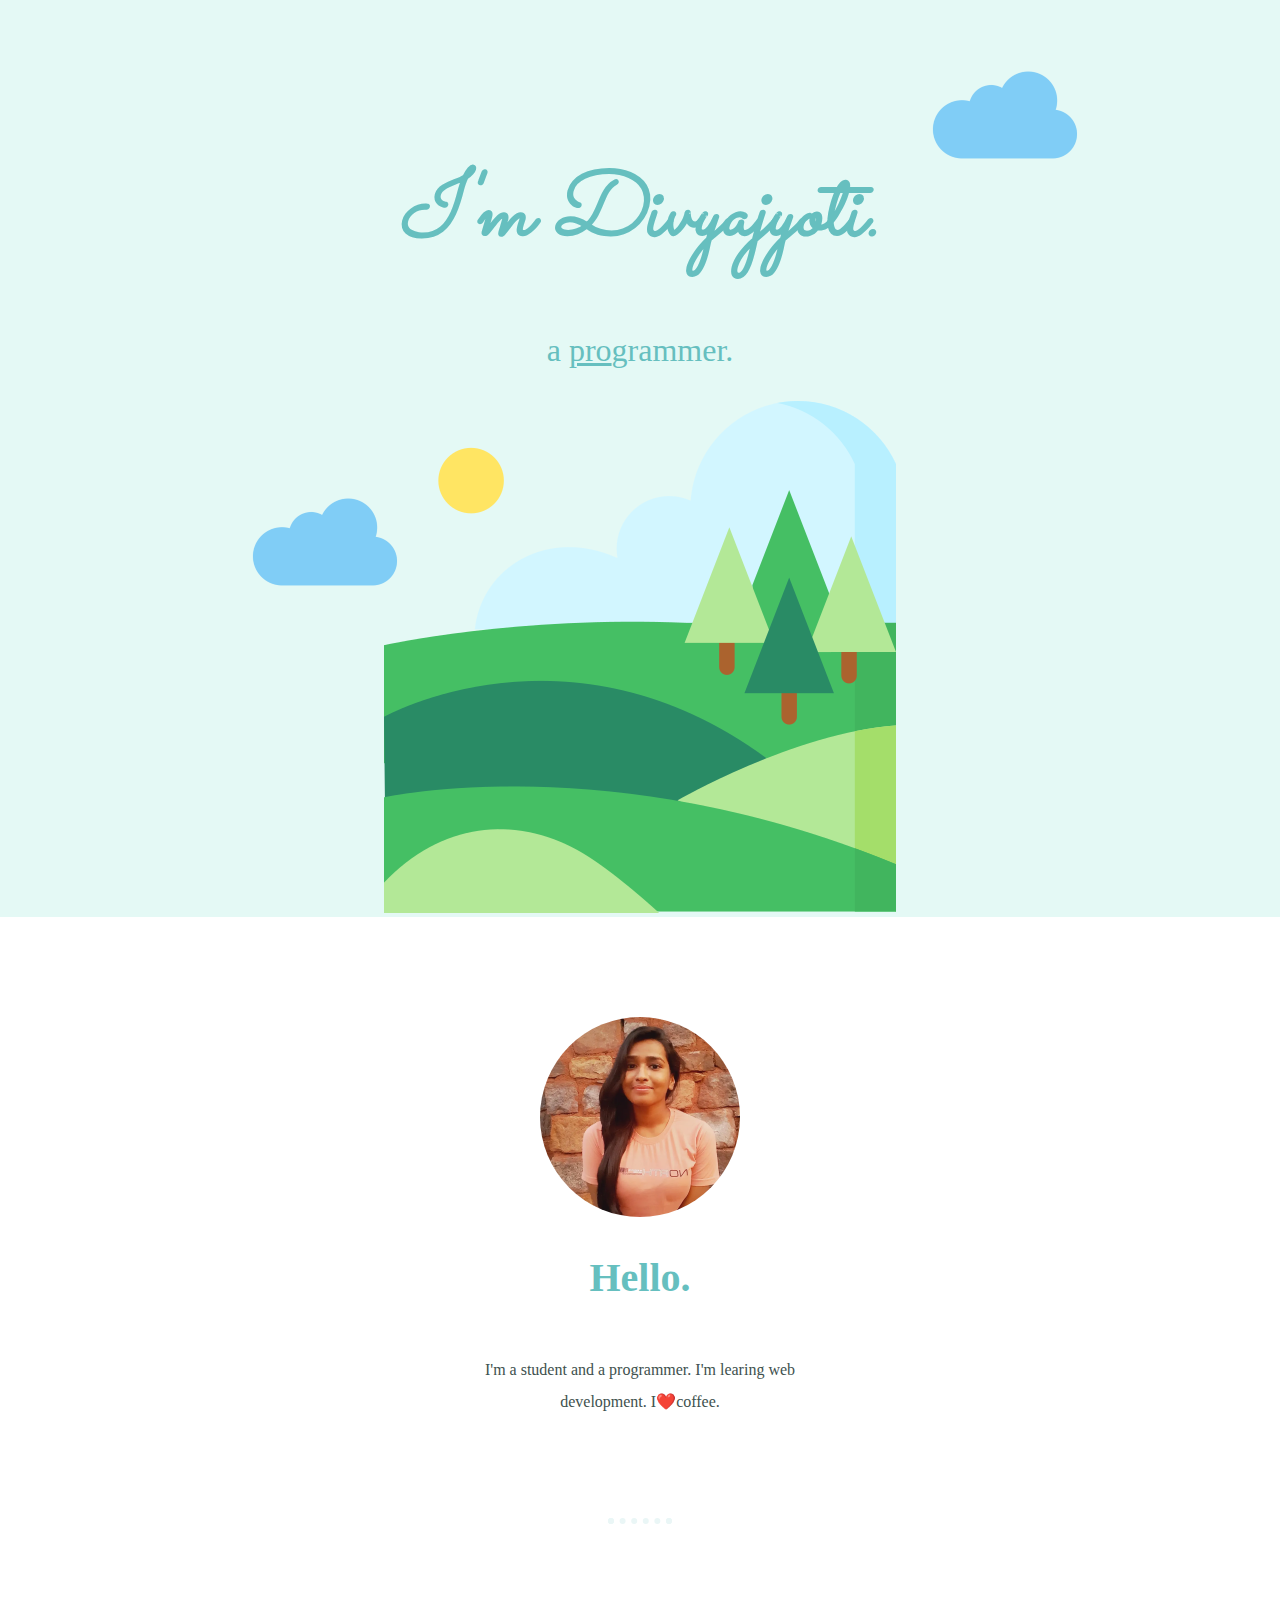
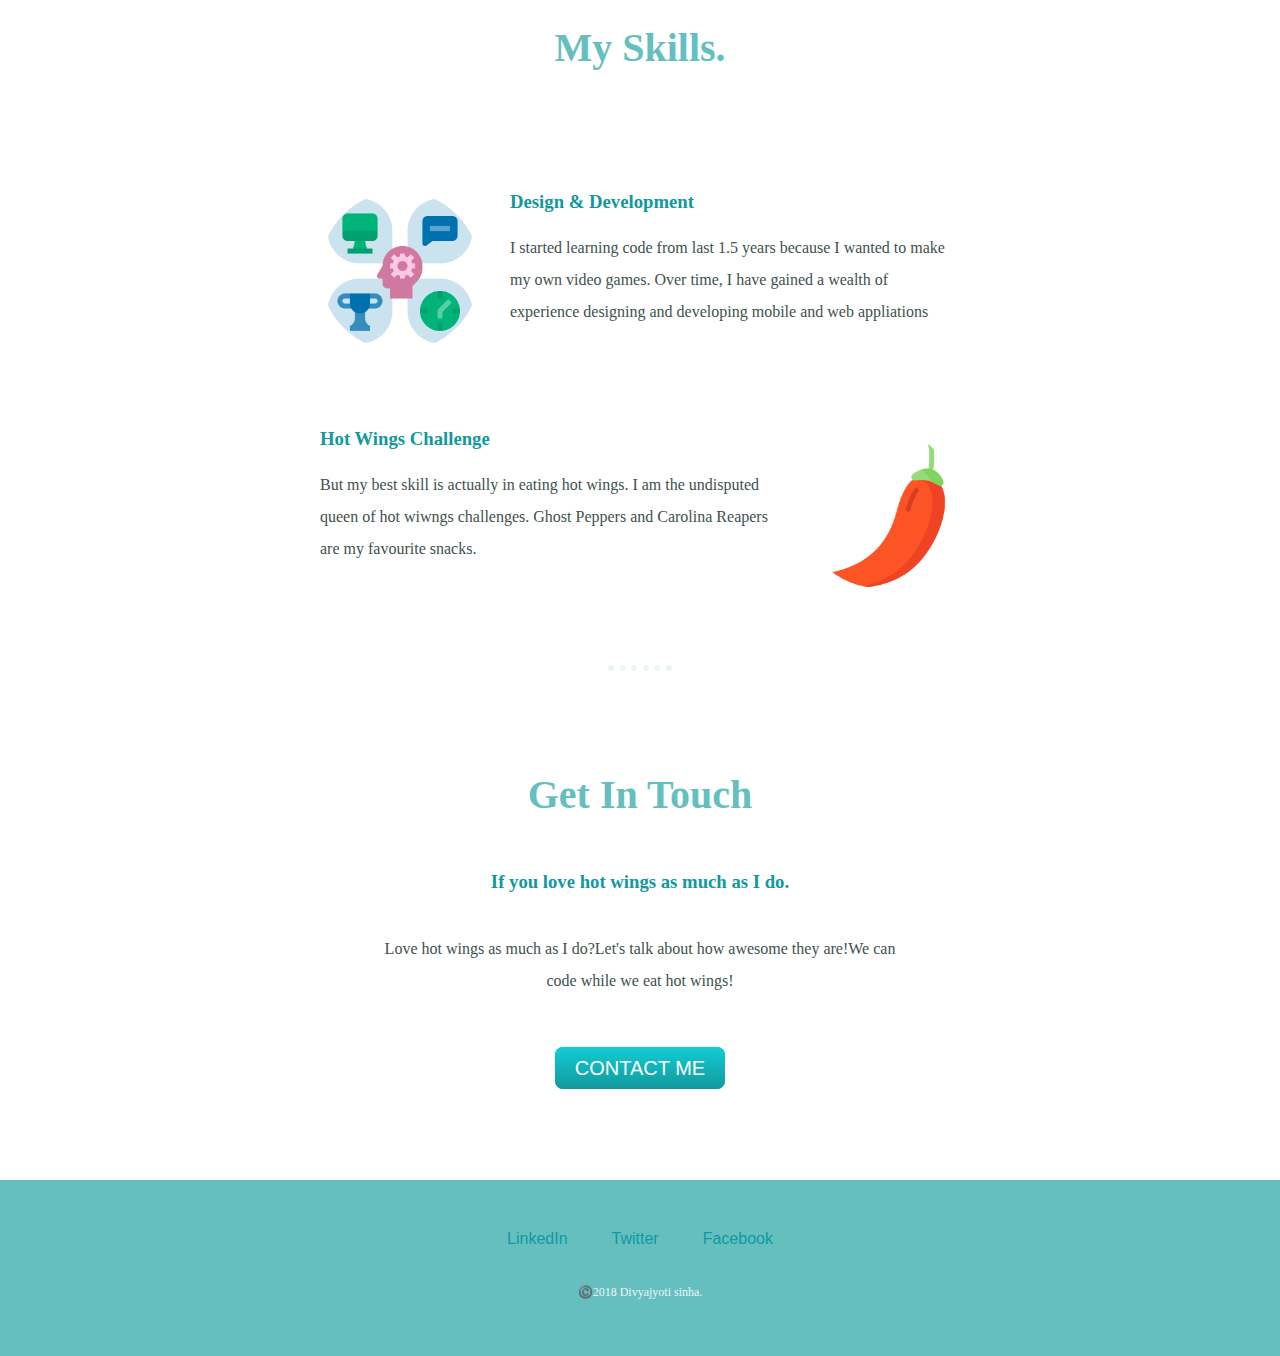
==== index.html @ 6939f693 "Added intial  personal website files" ====
<!DOCTYPE html>
<html>
  <head>
    <meta charset="utf-8">
    <title>Divyajyoti personal site</title>
    <link rel="stylesheet" href="css/styles.css">
    <link rel="icon" href="fevicon.ico">
    <link href="https://fonts.googleapis.com/css2?family=Sacramento&display=swap" rel="stylesheet">
  </head>
  <body>
    <div class="top-container"> <!-- div are used to divide the content of html code-->
      <img class="top-cloud" src="images/cloudnew.png" alt="cloud-img">
      <h1><em>I'm Divyajyoti.</em></h1>
      <h1 class="programmer"<p>a <span class="pro">pro</span>grammer.</p></h1>
      <img class="bottom-cloud" src="images/cloudnew.png" alt="cloud-img">
      <img src="images/hills.png" alt="mountain-img">
    </div>
    <div class="middle-container">
      <div class="profile">
        <img class="Myphoto" src="MYPHOTO.png" alt="Divyajyoti profile picture">
        <h2>Hello.</h2>
        <p class="intro">I'm a student and a programmer. I'm learing web development. I❤️coffee.</p>
      </div>
      <hr>
      <div class="skills">
        <h2>My Skills.</h2>
        <div class="skill-row">
          <img class="circular1" src="skills-development.png" alt="">
          <h3>Design & Development</h3>
          <p>I started learning code from last 1.5 years because I wanted to make my own video games. Over time, I have gained a wealth of experience designing and developing mobile and web appliations</p>
        </div>
        <div class="skill-row">
          <img class="circular2" src="chilli-peppers.png" alt="">
          <h3>Hot Wings Challenge</h3>
          <p>But my best skill is actually in eating hot wings. I am the undisputed queen of hot wiwngs challenges. Ghost Peppers and Carolina Reapers are my favourite snacks.</p>
        </div>
      </div>
      <hr>
      <div class="contact-me">
        <h2>Get In Touch</h2>
        <h3>If you love hot wings as much as I do.</h3>
        <p class="contact-message">Love hot wings as much as I do?Let's talk about how awesome they are!We can code while we eat hot wings!</p>
        <a class="btn" href="mailto:sinhadivyajyoti04@gmail.com">CONTACT ME</a>
      </div>
    </div>


    <div class="bottom-container">
     <a class="footer-link" href="https://www.linkedin.com/in/divyajyoti-sinha-a826a2219">LinkedIn</a>
     <a class="footer-link" href="https://twitter.com/SinhaDivyajyoti?t=o86CUIxo1CMfUY9ky7-I2Q&s=09">Twitter</a>
     <a class="footer-link" href="https://www.facebook.com/divyajyoti.divyajyoti.581">Facebook</a>
     <p class="copyright"> ©️2018 Divyajyoti sinha.</p>
    </div>
  </body>
</html>
---- css/styles.css ----
body
{
  color: #40514E;
  margin: 0;
  text-align: center;
  font-family: "Merriweather", serif;
}
h1
{
 margin: 50px auto 0 auto;
 font-family: "sacramento",cursive;
 font-size: 562.5%;
 color: #66BFBF;
}
h2
{
  font-family: "Montserrat";
  font-size: 2.5rem;
  color: #66BFBF;
  padding-bottom: 20px;
}
h3
{
  font-family: "Montserrat";
  color: #11999E;
}
p
{
  line-height: 2;
}
hr
{
  border: dotted #EAF6F6 6px;
  border-bottom: none;
  width: 4%;
  margin: 100px auto 100px auto;
}
a
{
  color: #11999E;
  font-family: 'Montserrat', sans-serif;
  margin: 10px 20px;
  text-decoration: none;
}
a:hover
{
  color: #EAF6F6;
}
.top-container
{
 background-color: #E4F9F5;
 position: relative;
 padding-top: 100px;

}
.pro
{
  text-decoration: underline;
}
.programmer
{
  font-family: serif;
  font-size: 200%;
  font-weight: normal;
}
.intro
{
  width: 30%;
  margin: auto;
}
.contact-message
{
  width: 40%;
  margin: 40px auto 60px;
}
.copyright
{
  color: #EAF6F6;
  font-size: 0.75rem;
  padding: 20px 0;
}
.middle-container
{
 margin: 100px 0;
}
.bottom-container
{
background-color: #66BFBF;
padding: 50px 0 20px;
}

.top-cloud
{
  position: absolute;
  right: 200px;
  top: 40px;
}
.bottom-cloud
{
  position: absolute;
  left: 250px;
  bottom: 300px;
}
.Myphoto
{
  border-radius: 100%;
}
.circular1
{
  margin-right: 30px;
  float: left;
  width: 25%;
  border-radius: 100%;
}
.circular2
{
  float: right;
  margin-left: 30px;
  width: 25%;
  border-radius: 100%;
}
.skill-row
{
  text-align: left;
  margin: 100px auto 100px auto;
  width: 50%;
}
.btn {
  background: #11Cdd4;
  background-image: -webkit-linear-gradient(top, #11Cdd4, #11999e);
  background-image: -moz-linear-gradient(top, #11Cdd4, #11999e);
  background-image: -ms-linear-gradient(top, #11Cdd4, #11999e);
  background-image: -o-linear-gradient(top, #11Cdd4, #11999e);
  background-image: linear-gradient(to bottom, #11Cdd4, #11999e);
  -webkit-border-radius: 8;
  -moz-border-radius: 8;
  border-radius: 8px;
  font-family: 'Montserrat', sans-serif;
  color: #ffffff;
  font-size: 20px;
  padding: 10px 20px 10px 20px;
  text-decoration: none;
}

.btn:hover {
  background: #30e3cb;
  background-image: -webkit-linear-gradient(top, #30e3cb, #2bc4ad);
  background-image: -moz-linear-gradient(top, #30e3cb, #2bc4ad);
  background-image: -ms-linear-gradient(top, #30e3cb, #2bc4ad);
  background-image: -o-linear-gradient(top, #30e3cb, #2bc4ad);
  background-image: linear-gradient(to bottom, #30e3cb, #2bc4ad);
  text-decoration: none;
}
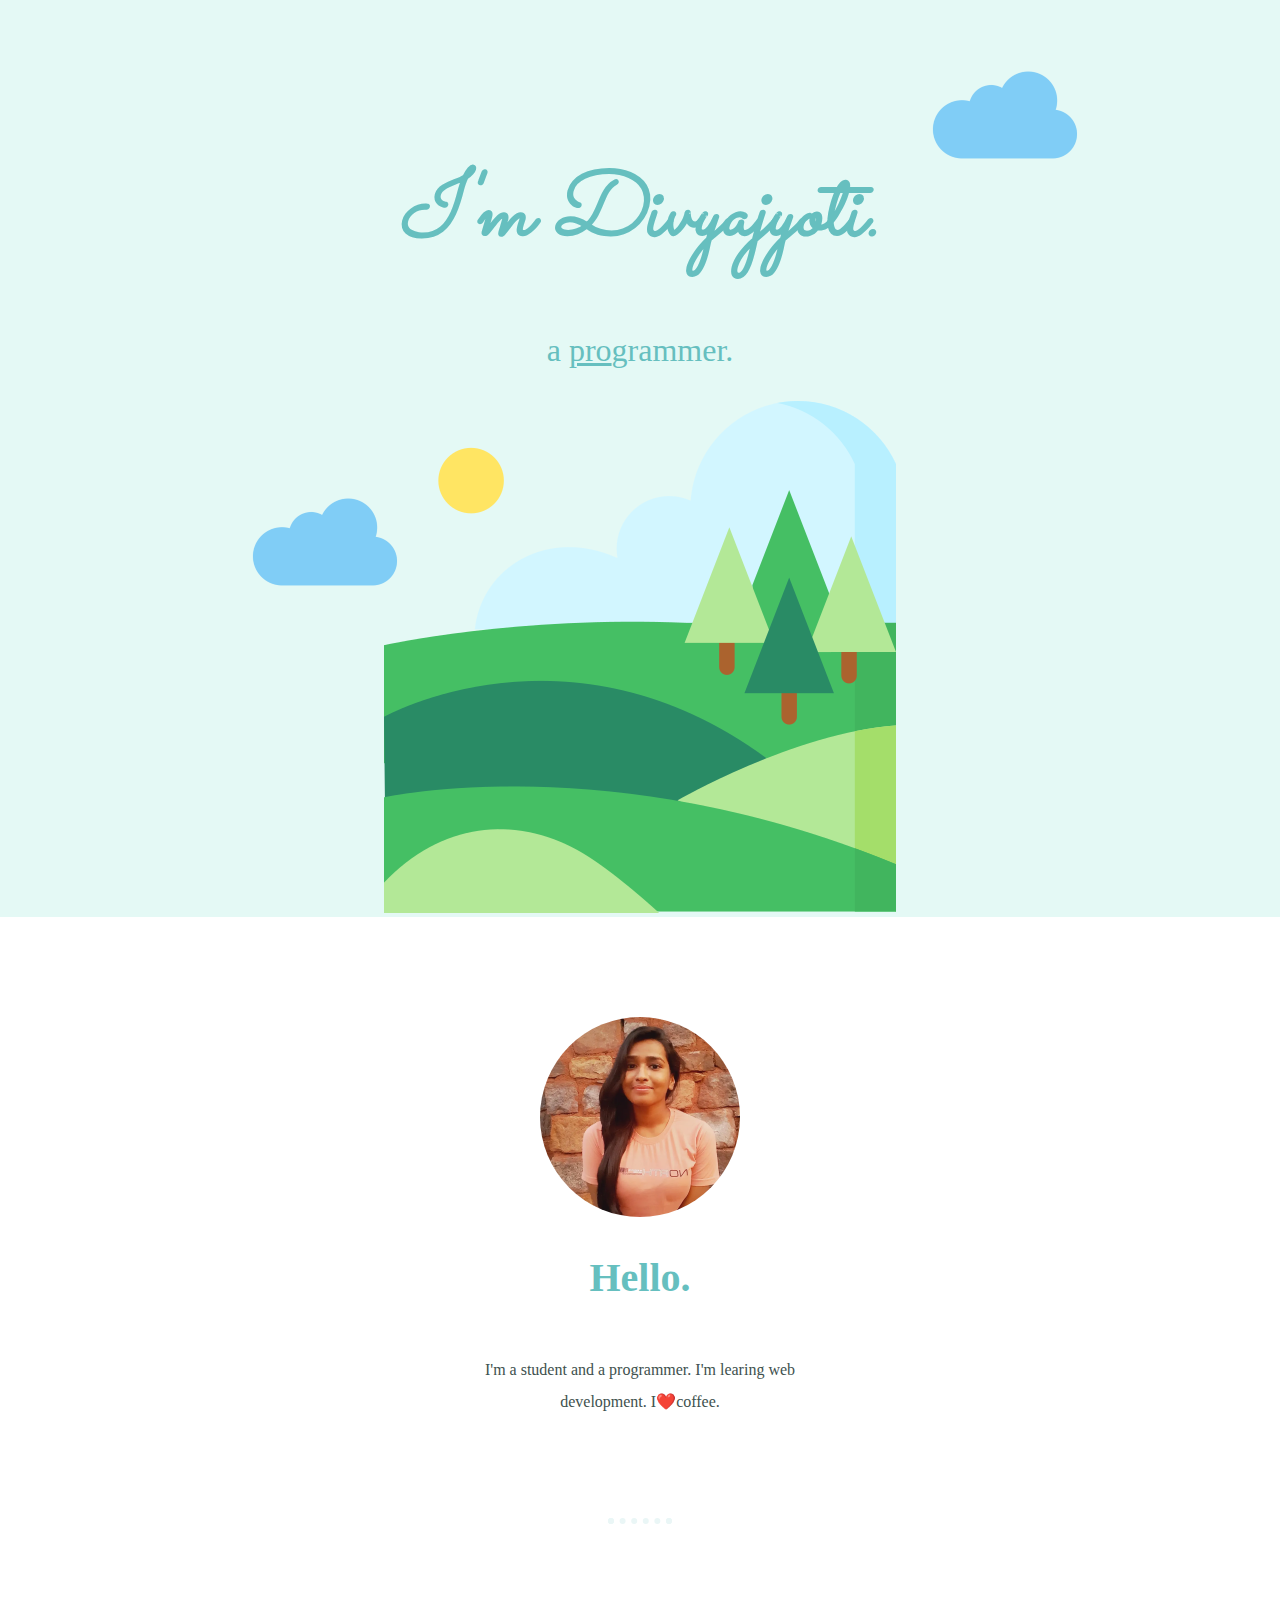
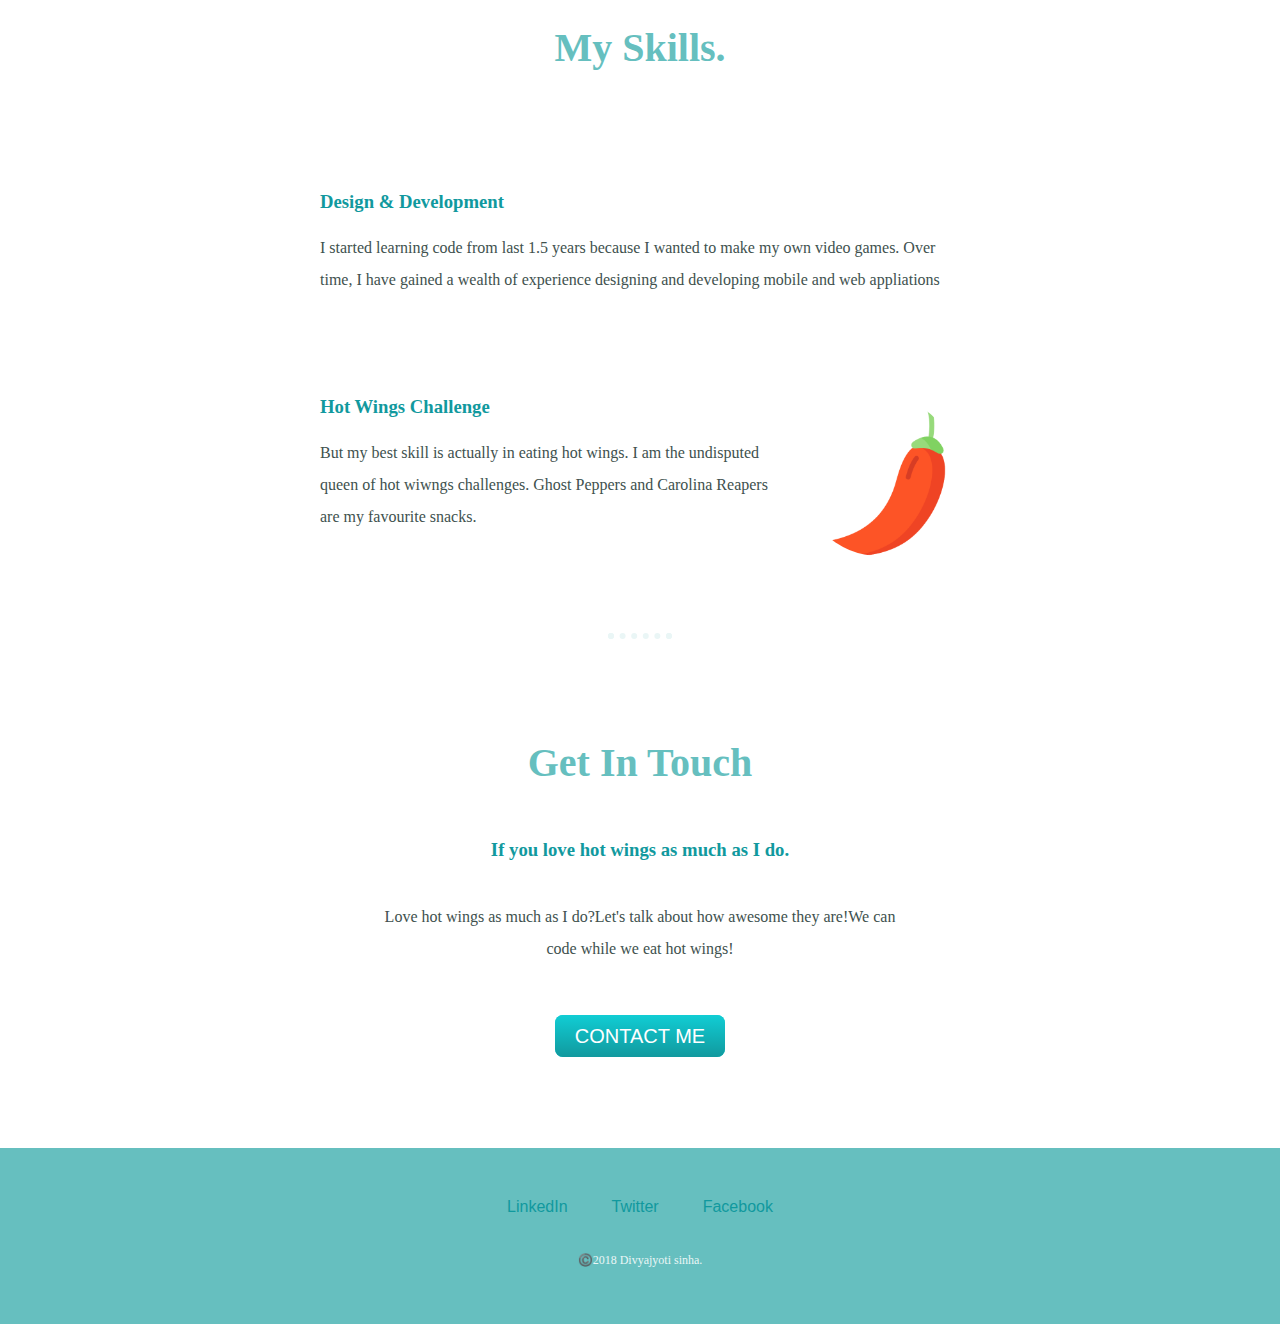
==== commit 25ae8d12: "Update index.html" ====
--- a/index.html
+++ b/index.html
@@ -4,7 +4,7 @@
     <meta charset="utf-8">
     <title>Divyajyoti personal site</title>
     <link rel="stylesheet" href="css/styles.css">
-    <link rel="icon" href="fevicon.ico">
+    <link rel="icon" href="Fevicon.ico">
     <link href="https://fonts.googleapis.com/css2?family=Sacramento&display=swap" rel="stylesheet">
   </head>
   <body>
